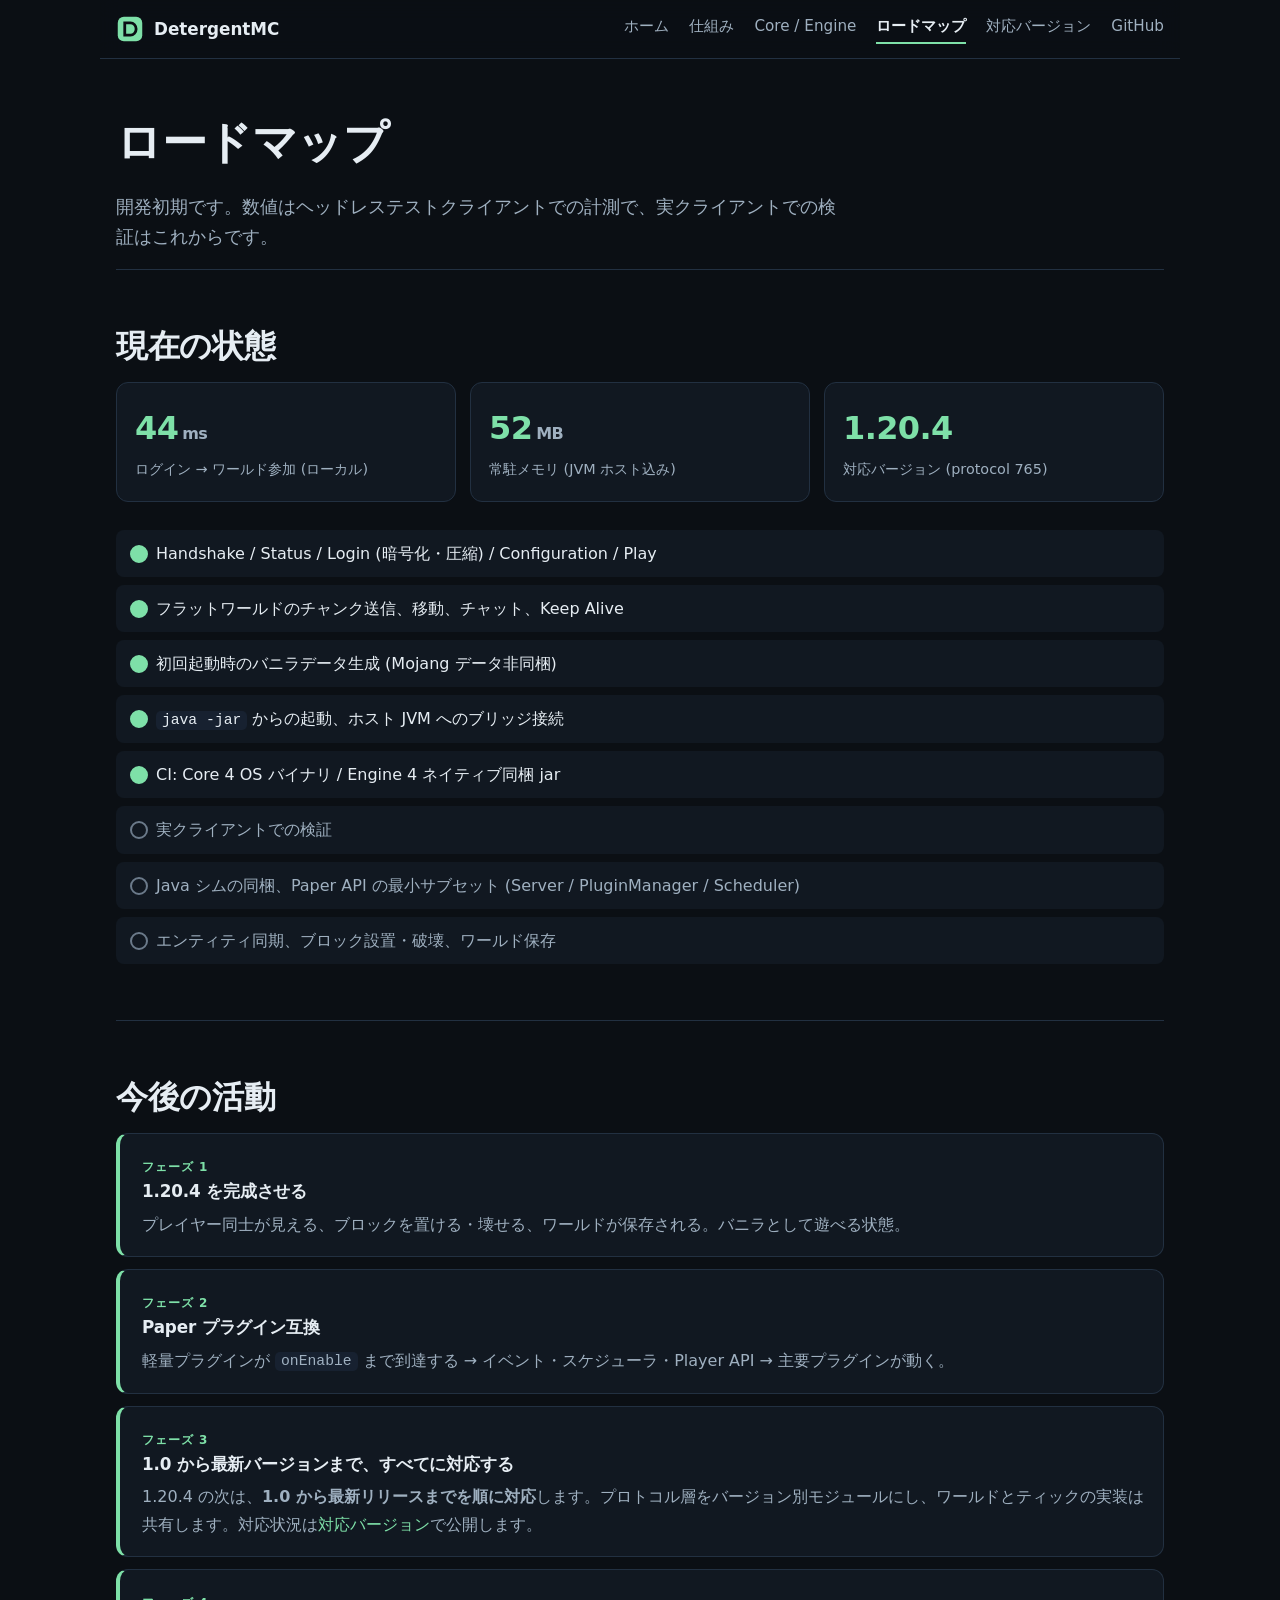
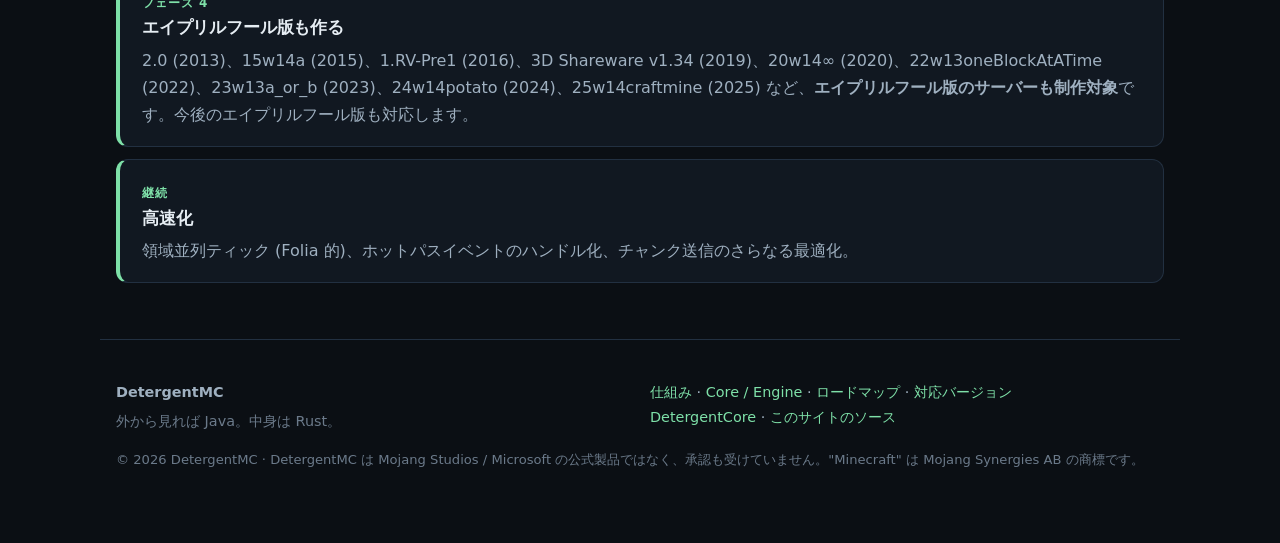
==== roadmap.html @ 4e2bf6f2 "Split the site into pages; add roadmap (all versions 1.0+, April Fools) and versions list Co-Authore" ====
<!doctype html>
<html lang="ja">
<head>
  <meta charset="utf-8">
  <meta name="viewport" content="width=device-width, initial-scale=1">
  <title>ロードマップ — DetergentMC</title>
  <meta name="description" content="DetergentMC の開発状況と今後の計画。1.20.4 の完成、Paper API 互換、1.0〜最新の全バージョン対応、エイプリルフール版。">
  <meta property="og:title" content="ロードマップ — DetergentMC">
  <meta property="og:description" content="DetergentMC の開発状況と今後の計画。1.20.4 の完成、Paper API 互換、1.0〜最新の全バージョン対応、エイプリルフール版。">
  <meta property="og:type" content="website">
  <link rel="icon" href="favicon.svg" type="image/svg+xml">
  <link rel="stylesheet" href="style.css">
</head>
<body>
  <header class="nav">
    <a class="brand" href="./" aria-label="DetergentMC">
      <svg width="28" height="28" viewBox="0 0 32 32" aria-hidden="true"><rect x="2" y="2" width="28" height="28" rx="7" fill="var(--accent)"/><path d="M10 9h6.5a6.5 7 0 0 1 0 14H10z" fill="none" stroke="#0b0f14" stroke-width="3.2"/></svg>
      <span>DetergentMC</span>
    </a>
    <nav>
      <a href="./">ホーム</a>
      <a href="how.html">仕組み</a>
      <a href="products.html">Core / Engine</a>
      <a href="roadmap.html" class="active">ロードマップ</a>
      <a href="versions.html">対応バージョン</a>
      <a href="https://github.com/DetergentMC" rel="noopener">GitHub</a>
    </nav>
  </header>
  <main>

    <section class="page-head">
      <h1>ロードマップ</h1>
      <p class="lead">開発初期です。数値はヘッドレステストクライアントでの計測で、実クライアントでの検証はこれからです。</p>
    </section>

    <section class="section">
      <h2>現在の状態</h2>
      <div class="stats">
        <div><span class="num">44<small>ms</small></span><span class="label">ログイン → ワールド参加 (ローカル)</span></div>
        <div><span class="num">52<small>MB</small></span><span class="label">常駐メモリ (JVM ホスト込み)</span></div>
        <div><span class="num">1.20.4</span><span class="label">対応バージョン (protocol 765)</span></div>
      </div>
      <ul class="roadmap">
        <li class="done">Handshake / Status / Login (暗号化・圧縮) / Configuration / Play</li>
        <li class="done">フラットワールドのチャンク送信、移動、チャット、Keep Alive</li>
        <li class="done">初回起動時のバニラデータ生成 (Mojang データ非同梱)</li>
        <li class="done"><code>java -jar</code> からの起動、ホスト JVM へのブリッジ接続</li>
        <li class="done">CI: Core 4 OS バイナリ / Engine 4 ネイティブ同梱 jar</li>
        <li>実クライアントでの検証</li>
        <li>Java シムの同梱、Paper API の最小サブセット (Server / PluginManager / Scheduler)</li>
        <li>エンティティ同期、ブロック設置・破壊、ワールド保存</li>
      </ul>
    </section>

    <section class="section">
      <h2>今後の活動</h2>
      <div class="phases">
        <div class="phase">
          <span class="phase-no">フェーズ 1</span>
          <h3>1.20.4 を完成させる</h3>
          <p>プレイヤー同士が見える、ブロックを置ける・壊せる、ワールドが保存される。バニラとして遊べる状態。</p>
        </div>
        <div class="phase">
          <span class="phase-no">フェーズ 2</span>
          <h3>Paper プラグイン互換</h3>
          <p>軽量プラグインが <code>onEnable</code> まで到達する → イベント・スケジューラ・Player API → 主要プラグインが動く。</p>
        </div>
        <div class="phase">
          <span class="phase-no">フェーズ 3</span>
          <h3>1.0 から最新バージョンまで、すべてに対応する</h3>
          <p>1.20.4 の次は、<strong>1.0 から最新リリースまでを順に対応</strong>します。プロトコル層をバージョン別モジュールにし、ワールドとティックの実装は共有します。対応状況は<a href="versions.html">対応バージョン</a>で公開します。</p>
        </div>
        <div class="phase">
          <span class="phase-no">フェーズ 4</span>
          <h3>エイプリルフール版も作る</h3>
          <p>2.0 (2013)、15w14a (2015)、1.RV-Pre1 (2016)、3D Shareware v1.34 (2019)、20w14∞ (2020)、22w13oneBlockAtATime (2022)、23w13a_or_b (2023)、24w14potato (2024)、25w14craftmine (2025) など、<strong>エイプリルフール版のサーバーも制作対象</strong>です。今後のエイプリルフール版も対応します。</p>
        </div>
        <div class="phase">
          <span class="phase-no">継続</span>
          <h3>高速化</h3>
          <p>領域並列ティック (Folia 的)、ホットパスイベントのハンドル化、チャンク送信のさらなる最適化。</p>
        </div>
      </div>
    </section>
  </main>
  <footer>
    <div class="footgrid">
      <div>
        <strong>DetergentMC</strong>
        <p>外から見れば Java。中身は Rust。</p>
      </div>
      <div>
        <a href="how.html">仕組み</a> · <a href="products.html">Core / Engine</a> · <a href="roadmap.html">ロードマップ</a> · <a href="versions.html">対応バージョン</a><br>
        <a href="https://github.com/DetergentMC/DetergentCore" rel="noopener">DetergentCore</a> · <a href="https://github.com/DetergentMC/DetergentWeb" rel="noopener">このサイトのソース</a>
      </div>
    </div>
    <p class="disclaimer">© 2026 DetergentMC · DetergentMC は Mojang Studios / Microsoft の公式製品ではなく、承認も受けていません。"Minecraft" は Mojang Synergies AB の商標です。</p>
  </footer>
</body>
</html>
---- style.css ----
:root {
  --bg: #0b0f14;
  --bg-2: #111821;
  --bg-3: #172130;
  --fg: #e6edf3;
  --fg-2: #9fb0c0;
  --fg-3: #6b7a8a;
  --accent: #7ee0a8;
  --accent-2: #f7c56b;
  --rust: #d9773a;
  --line: #223041;
  --radius: 12px;
  --max: 1080px;
  color-scheme: dark;
}

* { box-sizing: border-box; }
html { scroll-behavior: smooth; }
body {
  margin: 0;
  background: var(--bg);
  color: var(--fg);
  font-family: "Inter", "Noto Sans JP", system-ui, -apple-system, "Segoe UI", sans-serif;
  line-height: 1.7;
  -webkit-font-smoothing: antialiased;
}
a { color: var(--accent); text-decoration: none; }
a:hover { text-decoration: underline; }
code, pre { font-family: "JetBrains Mono", ui-monospace, "Cascadia Code", Consolas, monospace; }
code { background: var(--bg-3); padding: 0.1em 0.4em; border-radius: 5px; font-size: 0.92em; }
h1, h2, h3 { line-height: 1.25; margin: 0 0 0.5em; letter-spacing: -0.01em; }
h2 { font-size: clamp(1.5rem, 3vw, 2rem); }
h3 { font-size: 1.05rem; }
small { color: var(--fg-3); }

/* nav */
.nav {
  position: sticky; top: 0; z-index: 10;
  display: flex; align-items: center; justify-content: space-between; gap: 16px;
  max-width: var(--max); margin: 0 auto; padding: 14px 16px;
  backdrop-filter: blur(10px);
  background: color-mix(in srgb, var(--bg) 85%, transparent);
  border-bottom: 1px solid var(--line);
}
.brand { display: inline-flex; align-items: center; gap: 10px; color: var(--fg); font-weight: 700; font-size: 1.05rem; }
.brand:hover { text-decoration: none; }
.nav nav { display: flex; gap: 20px; flex-wrap: wrap; }
.nav nav a { color: var(--fg-2); font-size: 0.95rem; }
.nav nav a:hover { color: var(--fg); text-decoration: none; }

/* hero */
main { max-width: var(--max); margin: 0 auto; padding: 0 16px; }
.hero { padding: 72px 0 40px; }
.eyebrow { color: var(--accent); font-weight: 600; letter-spacing: 0.08em; text-transform: uppercase; font-size: 0.8rem; margin: 0 0 12px; }
.hero h1 { font-size: clamp(2rem, 6vw, 3.6rem); font-weight: 800; margin-bottom: 20px; }
.lead { color: var(--fg-2); font-size: 1.1rem; max-width: 720px; margin: 0 0 28px; }
.cta { display: flex; flex-wrap: wrap; gap: 12px; margin-bottom: 36px; }
.btn {
  display: inline-flex; align-items: center; gap: 10px;
  padding: 12px 18px; border-radius: 10px; font-weight: 600;
  border: 1px solid var(--line); background: var(--bg-2); color: var(--fg);
}
.btn:hover { text-decoration: none; border-color: var(--fg-3); }
.btn.primary { background: var(--accent); color: #0b0f14; border-color: var(--accent); }
.btn .tag { font-size: 0.72rem; font-weight: 600; padding: 2px 8px; border-radius: 999px; background: rgba(0,0,0,0.25); }
.btn:not(.primary) .tag { background: var(--bg-3); color: var(--fg-2); }
.term {
  background: var(--bg-2); border: 1px solid var(--line); border-radius: var(--radius);
  padding: 18px 20px; overflow-x: auto; font-size: 0.9rem; line-height: 1.6; margin: 0;
}
.term .prompt { color: var(--accent); }
.term .dim { color: var(--fg-3); }

/* sections */
.section { padding: 56px 0; border-top: 1px solid var(--line); }
.sub { color: var(--fg-2); max-width: 760px; margin: 0 0 28px; }
.note { color: var(--fg-2); font-size: 0.95rem; margin-top: 16px; }

/* diagram */
.diagram { display: grid; grid-template-columns: repeat(auto-fit, minmax(260px, 1fr)); gap: 16px; margin-bottom: 28px; }
.box { background: var(--bg-2); border: 1px solid var(--line); border-radius: var(--radius); padding: 18px; }
.box.highlight { border-color: var(--accent); box-shadow: 0 0 0 1px color-mix(in srgb, var(--accent) 35%, transparent); }
.box h3 { margin-bottom: 12px; }
.layer { border: 1px dashed var(--fg-3); border-radius: 8px; padding: 10px 12px; margin-top: 8px; font-size: 0.92rem; color: var(--fg-2); }
.layer.jvm { border-style: solid; border-color: var(--accent-2); color: var(--accent-2); }
.layer.jvm .layer { color: var(--fg-2); }
.layer.rust { border-style: solid; border-color: var(--rust); color: var(--fg); background: color-mix(in srgb, var(--rust) 14%, transparent); }
.facts { list-style: none; padding: 0; margin: 0; display: grid; gap: 10px; }
.facts li { background: var(--bg-2); border-left: 3px solid var(--accent); padding: 12px 16px; border-radius: 0 8px 8px 0; color: var(--fg-2); }
.facts strong { color: var(--fg); }

/* table */
.compare { overflow-x: auto; border: 1px solid var(--line); border-radius: var(--radius); }
table { width: 100%; border-collapse: collapse; background: var(--bg-2); min-width: 560px; }
th, td { padding: 12px 16px; text-align: left; border-bottom: 1px solid var(--line); vertical-align: top; }
th { color: var(--fg-2); font-weight: 600; background: var(--bg-3); }
tbody tr:last-child td { border-bottom: 0; }
td:first-child { color: var(--fg-2); white-space: nowrap; }

/* cards */
.grid { display: grid; grid-template-columns: repeat(auto-fit, minmax(280px, 1fr)); gap: 14px; }
.card { background: var(--bg-2); border: 1px solid var(--line); border-radius: var(--radius); padding: 18px; }
.card p { margin: 0; color: var(--fg-2); font-size: 0.95rem; }

/* stats + roadmap */
.stats { display: grid; grid-template-columns: repeat(auto-fit, minmax(200px, 1fr)); gap: 14px; margin-bottom: 28px; }
.stats > div { background: var(--bg-2); border: 1px solid var(--line); border-radius: var(--radius); padding: 18px; }
.num { display: block; font-size: 2rem; font-weight: 800; color: var(--accent); letter-spacing: -0.02em; }
.num small { font-size: 1rem; color: var(--fg-2); margin-left: 4px; }
.label { color: var(--fg-2); font-size: 0.9rem; }
.roadmap { list-style: none; padding: 0; margin: 0; display: grid; gap: 8px; }
.roadmap li { padding: 10px 14px 10px 40px; position: relative; background: var(--bg-2); border-radius: 8px; color: var(--fg-2); }
.roadmap li::before {
  content: ""; position: absolute; left: 14px; top: 15px; width: 14px; height: 14px; border-radius: 50%;
  border: 2px solid var(--fg-3);
}
.roadmap li.done { color: var(--fg); }
.roadmap li.done::before { border-color: var(--accent); background: var(--accent); }

/* footer */
footer { max-width: var(--max); margin: 0 auto; padding: 40px 16px 60px; border-top: 1px solid var(--line); color: var(--fg-2); font-size: 0.9rem; }
.disclaimer { color: var(--fg-3); font-size: 0.82rem; }

@media (max-width: 640px) {
  .nav { flex-direction: column; align-items: flex-start; }
  .hero { padding-top: 40px; }
}

/* --- multi-page additions --- */
.nav nav a.active { color: var(--fg); font-weight: 600; border-bottom: 2px solid var(--accent); padding-bottom: 2px; }
.page-head { padding: 56px 0 8px; }
.page-head h1 { font-size: clamp(1.8rem, 4.5vw, 2.8rem); font-weight: 800; }
.page-head .lead { margin-bottom: 8px; }

.card.link { display: block; color: var(--fg); transition: border-color .15s; }
.card.link:hover { text-decoration: none; border-color: var(--accent); }

.goals { display: grid; gap: 14px; }
.goal { display: flex; gap: 16px; background: var(--bg-2); border: 1px solid var(--line); border-radius: var(--radius); padding: 18px; }
.goal .num { flex: 0 0 auto; width: 40px; height: 40px; display: grid; place-items: center; border-radius: 10px; background: var(--accent); color: #0b0f14; font-weight: 800; font-size: 1.1rem; }
.goal h3 { margin-bottom: 4px; }
.goal p { margin: 0; color: var(--fg-2); }

.steps { padding-left: 1.4em; color: var(--fg-2); display: grid; gap: 8px; }
.faq { display: grid; gap: 6px; margin: 0; }
.faq dt { font-weight: 600; margin-top: 12px; }
.faq dd { margin: 0; color: var(--fg-2); }

.phases { display: grid; gap: 12px; }
.phase { position: relative; background: var(--bg-2); border: 1px solid var(--line); border-radius: var(--radius); padding: 18px 18px 18px 22px; border-left: 4px solid var(--accent); }
.phase-no { display: inline-block; font-size: 0.75rem; font-weight: 700; letter-spacing: .08em; text-transform: uppercase; color: var(--accent); margin-bottom: 4px; }
.phase p { margin: 0; color: var(--fg-2); }

.badge { display: inline-block; padding: 2px 10px; border-radius: 999px; font-size: 0.78rem; font-weight: 600; white-space: nowrap; }
.badge.done { background: color-mix(in srgb, var(--accent) 22%, transparent); color: var(--accent); }
.badge.wip { background: color-mix(in srgb, var(--accent-2) 22%, transparent); color: var(--accent-2); }
.badge.plan { background: var(--bg-3); color: var(--fg-2); }
.legend { color: var(--fg-2); font-size: 0.9rem; display: flex; flex-wrap: wrap; gap: 8px 14px; align-items: center; }
table.versions td:first-child { white-space: normal; color: var(--fg); }

.footgrid { display: grid; grid-template-columns: 1fr 1fr; gap: 20px; margin-bottom: 16px; }
.footgrid p { margin: 4px 0 0; color: var(--fg-3); }
@media (max-width: 640px) { .footgrid { grid-template-columns: 1fr; } }
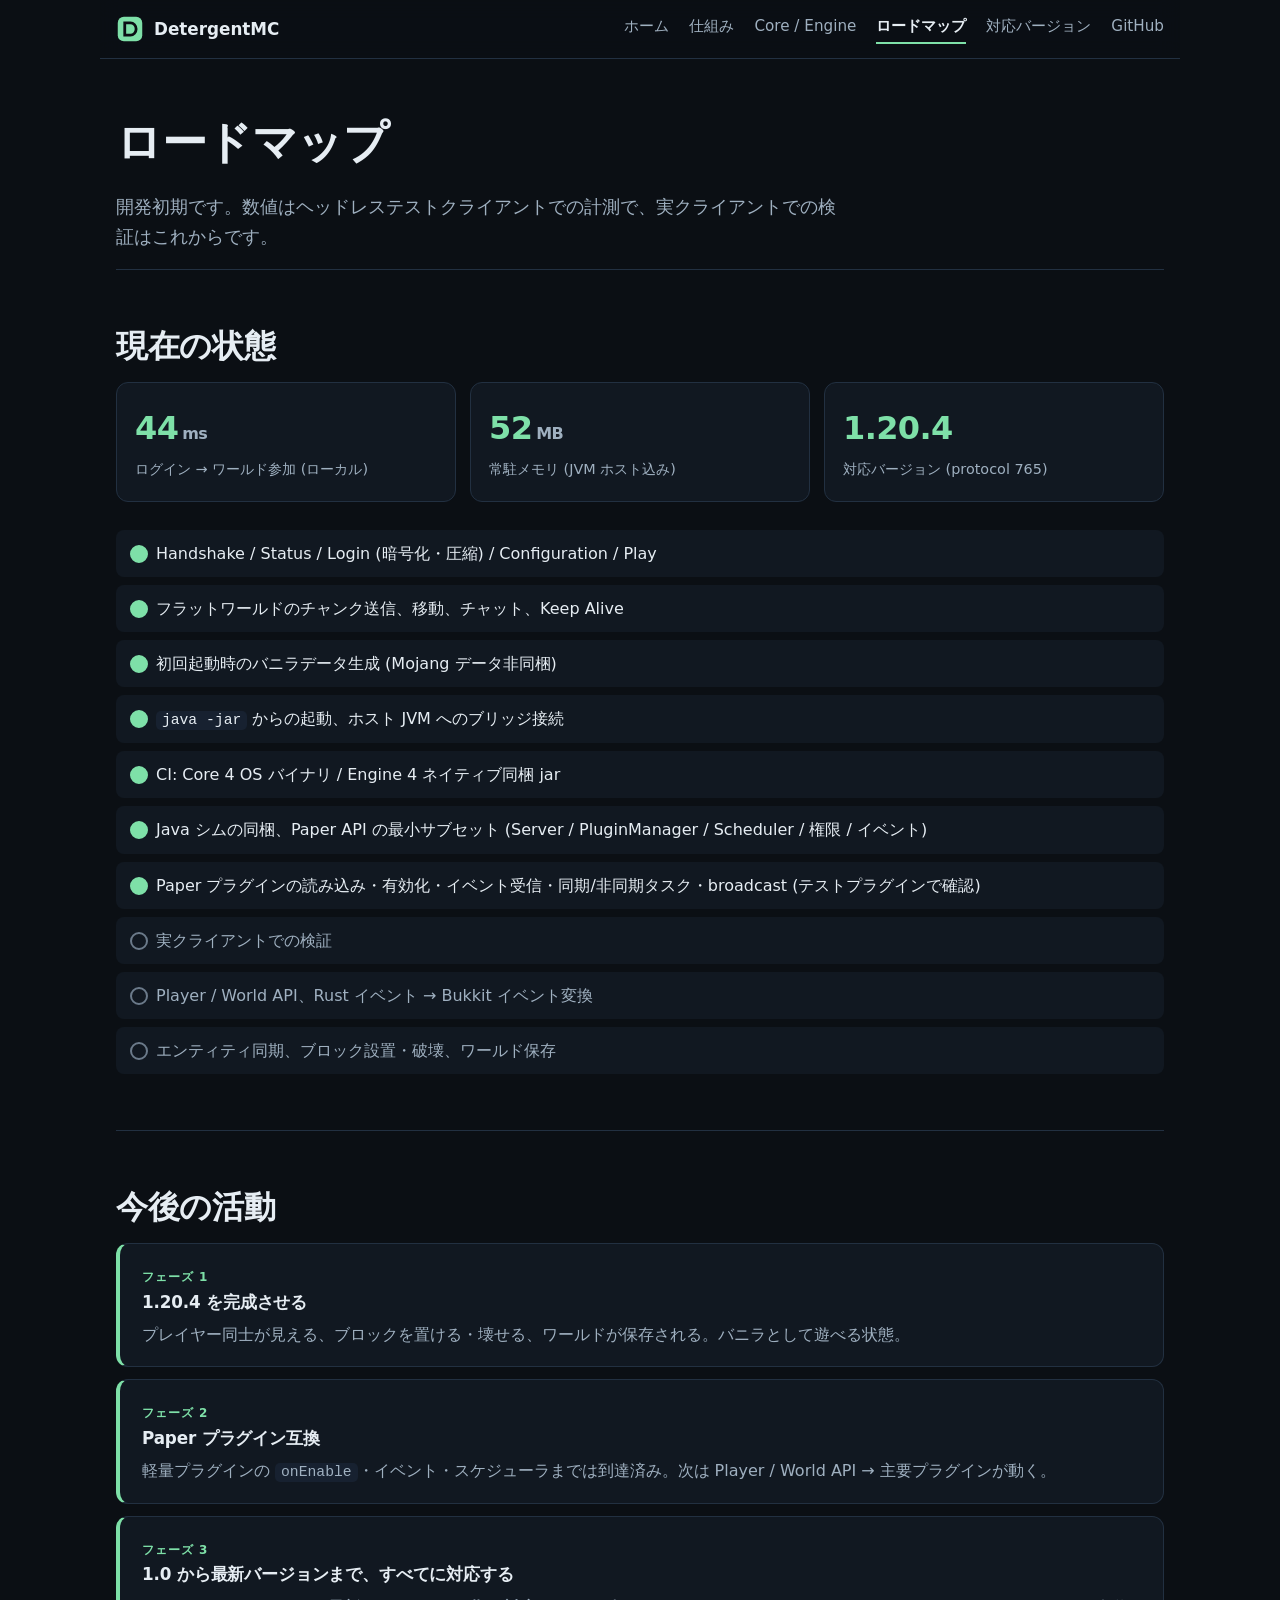
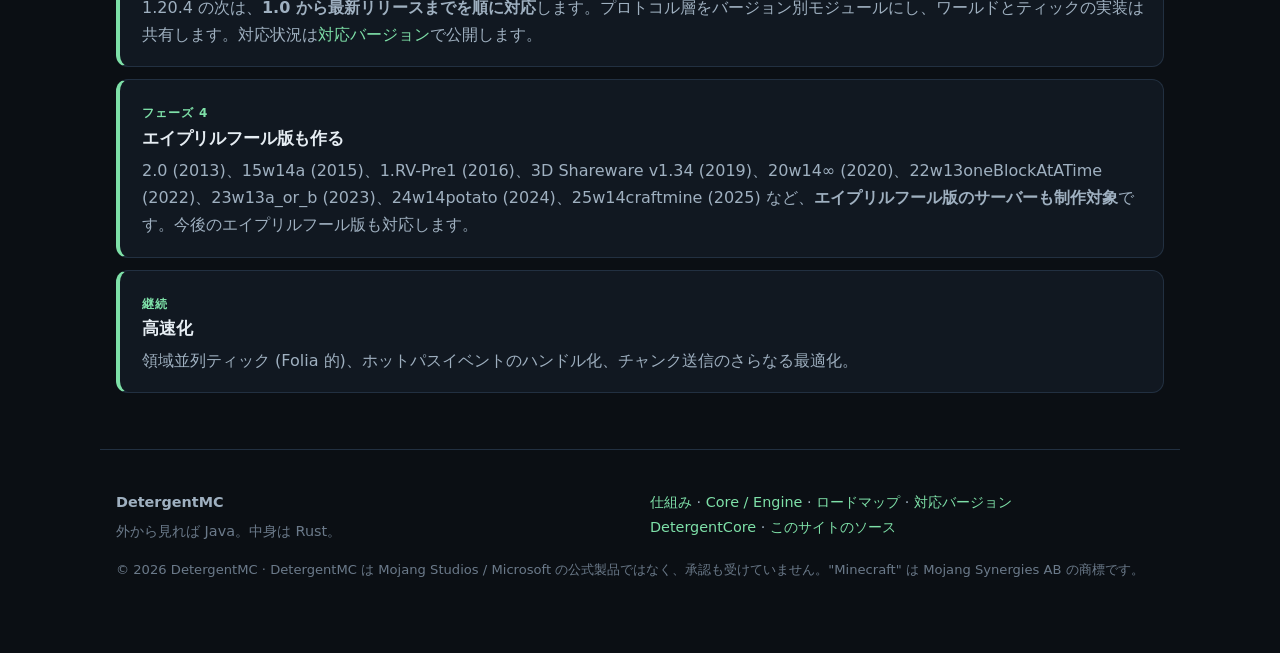
==== commit 786e504d: "Roadmap: Paper plugin loading milestone reached Co-Authored-By: Claude Opus 5 <noreply@anthropic.com" ====
--- a/roadmap.html
+++ b/roadmap.html
@@ -46,8 +46,10 @@
         <li class="done">初回起動時のバニラデータ生成 (Mojang データ非同梱)</li>
         <li class="done"><code>java -jar</code> からの起動、ホスト JVM へのブリッジ接続</li>
         <li class="done">CI: Core 4 OS バイナリ / Engine 4 ネイティブ同梱 jar</li>
+        <li class="done">Java シムの同梱、Paper API の最小サブセット (Server / PluginManager / Scheduler / 権限 / イベント)</li>
+        <li class="done">Paper プラグインの読み込み・有効化・イベント受信・同期/非同期タスク・broadcast (テストプラグインで確認)</li>
         <li>実クライアントでの検証</li>
-        <li>Java シムの同梱、Paper API の最小サブセット (Server / PluginManager / Scheduler)</li>
+        <li>Player / World API、Rust イベント → Bukkit イベント変換</li>
         <li>エンティティ同期、ブロック設置・破壊、ワールド保存</li>
       </ul>
     </section>
@@ -63,7 +65,7 @@
         <div class="phase">
           <span class="phase-no">フェーズ 2</span>
           <h3>Paper プラグイン互換</h3>
-          <p>軽量プラグインが <code>onEnable</code> まで到達する → イベント・スケジューラ・Player API → 主要プラグインが動く。</p>
+          <p>軽量プラグインの <code>onEnable</code>・イベント・スケジューラまでは到達済み。次は Player / World API → 主要プラグインが動く。</p>
         </div>
         <div class="phase">
           <span class="phase-no">フェーズ 3</span>
